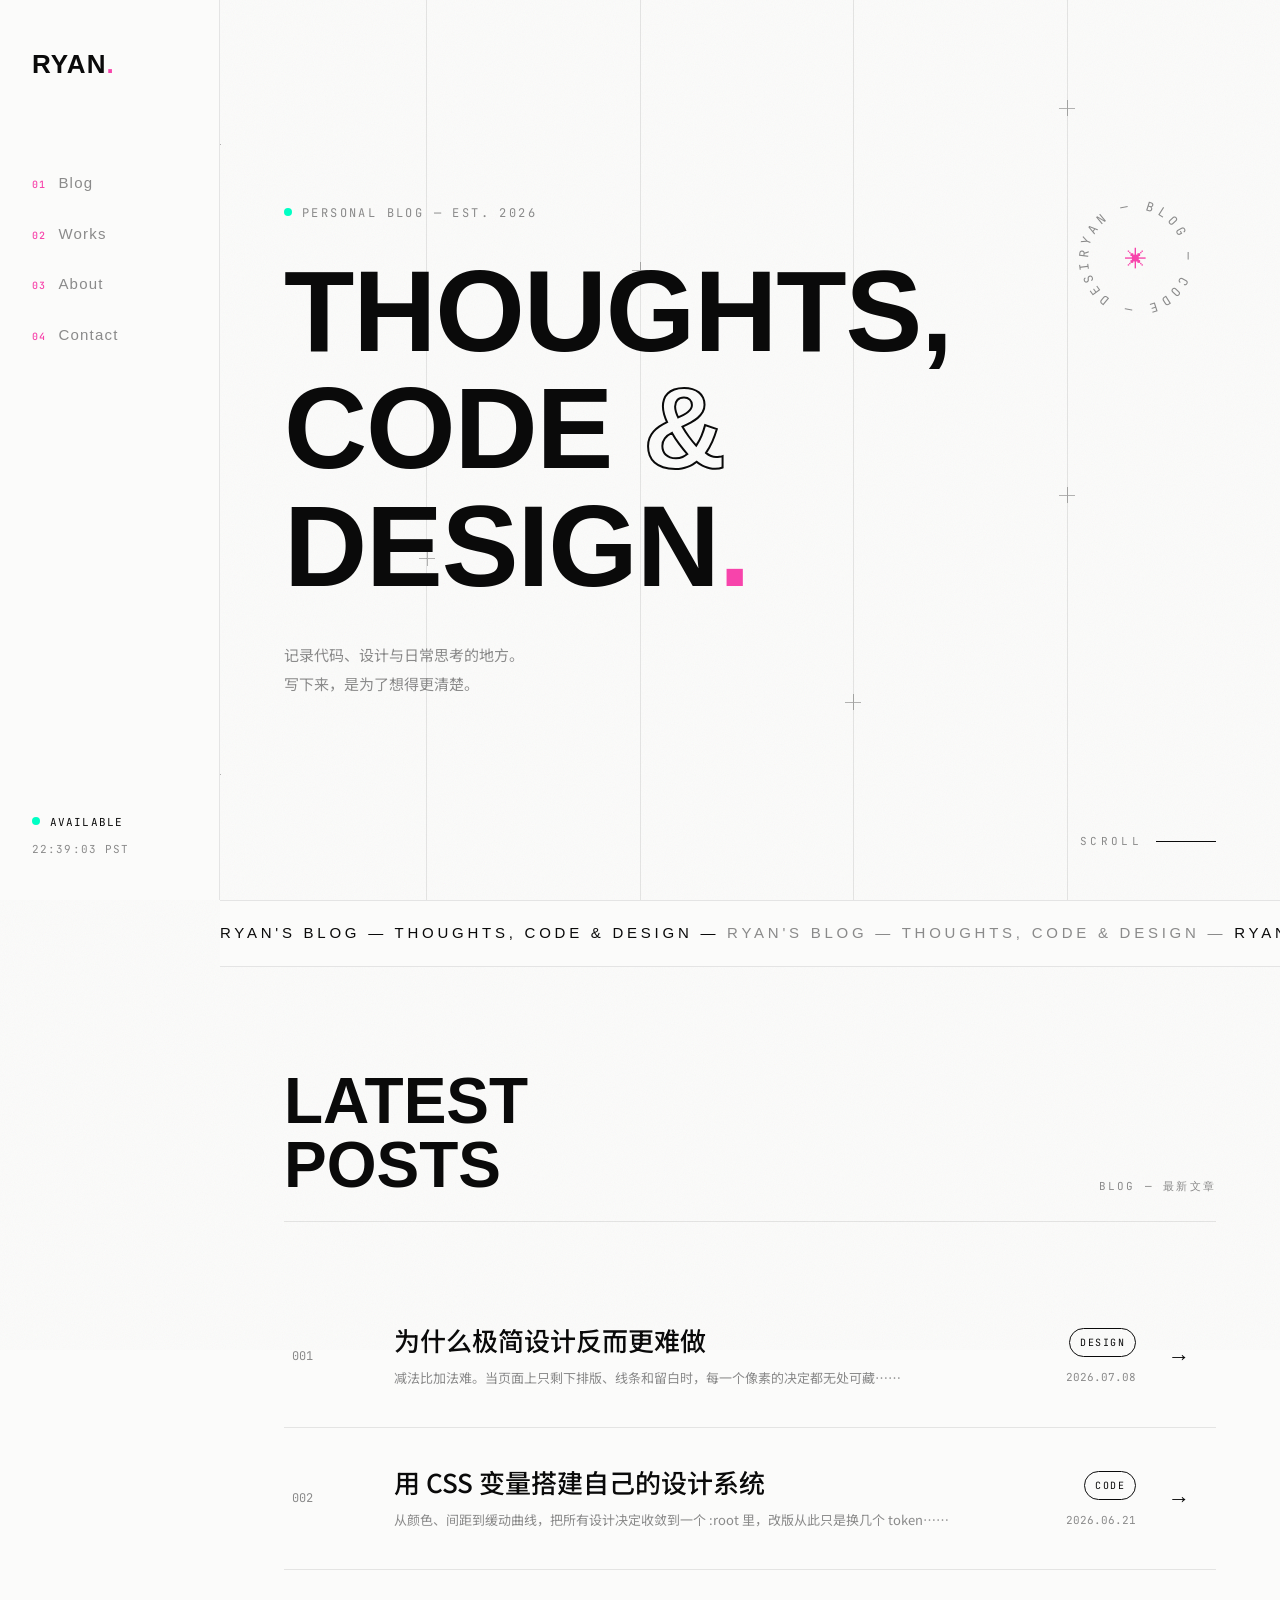
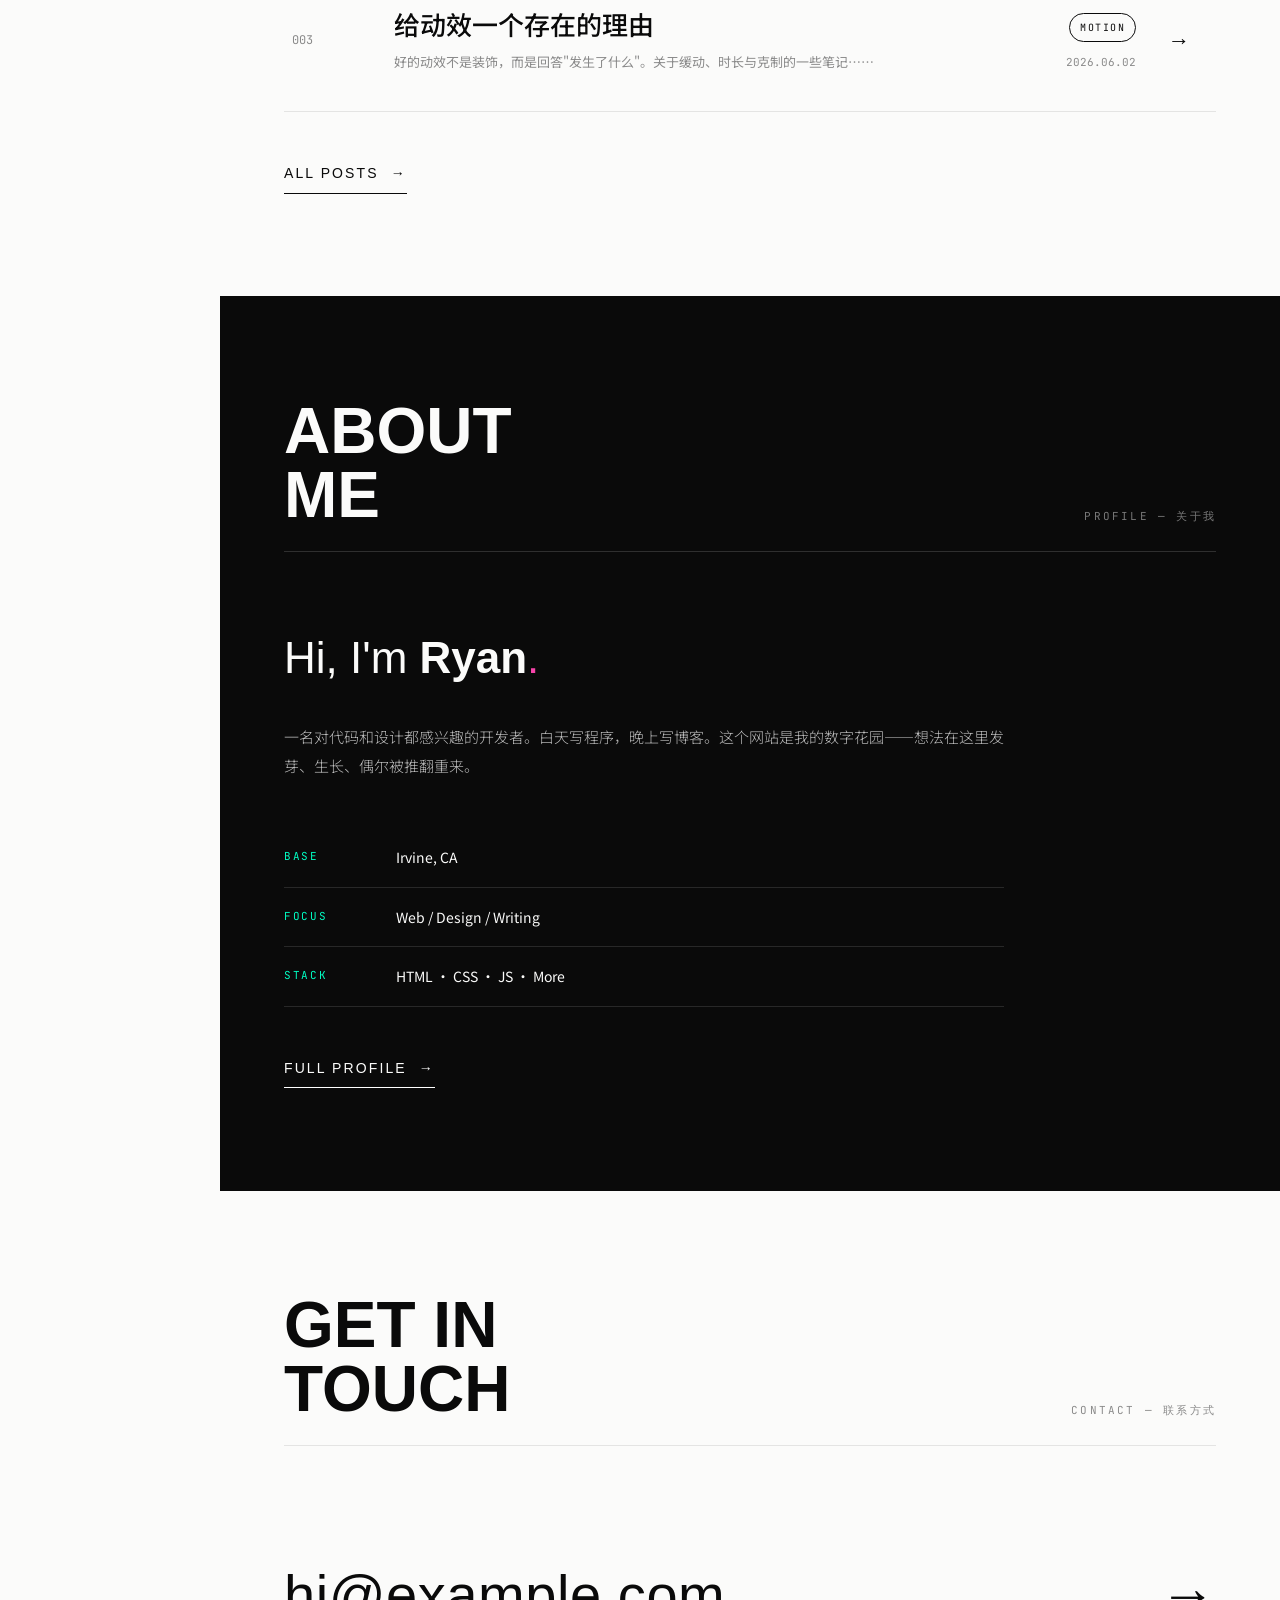
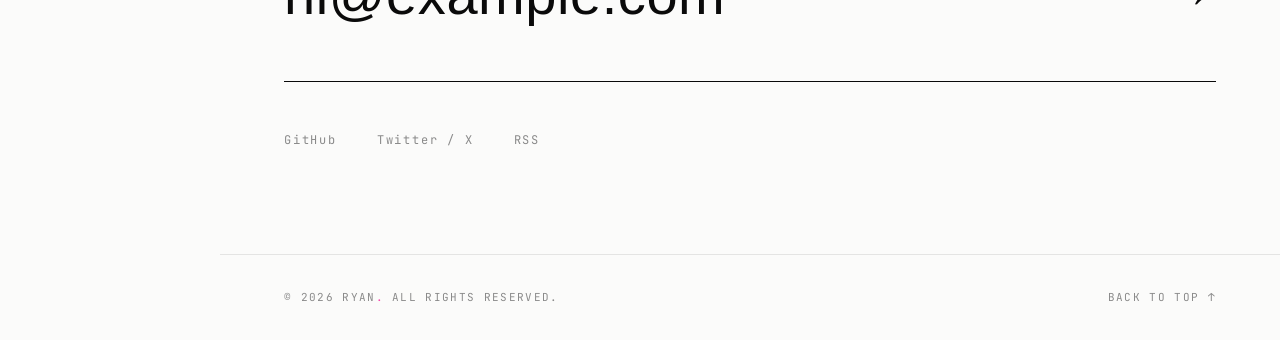
==== index.html @ 9e7172bc "Initial commit: personal blog with Swiss/geometric design system" ====
<!DOCTYPE html>
<html lang="zh-CN">
<head>
  <meta charset="utf-8">
  <meta name="viewport" content="width=device-width, initial-scale=1.0">
  <title>RYAN. — Personal Blog</title>
  <meta name="description" content="Ryan 的个人博客：代码、设计与生活的记录。">
  <link rel="preconnect" href="https://api.fontshare.com">
  <link rel="preconnect" href="https://fonts.googleapis.com">
  <link rel="preconnect" href="https://fonts.gstatic.com" crossorigin>
  <link href="https://api.fontshare.com/v2/css?f[]=clash-display@400,500,600,700&display=swap" rel="stylesheet">
  <link href="https://fonts.googleapis.com/css2?family=Noto+Sans+SC:wght@300;400;500;700&family=JetBrains+Mono:wght@400;500&display=swap" rel="stylesheet">
  <link rel="stylesheet" href="css/style.css">
</head>
<body>

  <!-- 背景：垂直细线 + 噪点 -->
  <div class="bg-lines" aria-hidden="true">
    <span></span><span></span><span></span><span></span><span></span>
  </div>
  <div class="bg-noise" aria-hidden="true"></div>

  <!-- 侧边栏（桌面端） -->
  <aside class="sidebar">
    <a class="sidebar__logo" href="index.html">RYAN<i class="dot">.</i></a>
    <nav class="sidebar__nav">
      <a href="blog.html"><span class="num">01</span>Blog</a>
      <a href="works.html"><span class="num">02</span>Works</a>
      <a href="about.html"><span class="num">03</span>About</a>
      <a href="contact.html"><span class="num">04</span>Contact</a>
    </nav>
    <div class="sidebar__meta">
      <p class="status"><span class="blink-dot"></span>AVAILABLE</p>
      <p class="clock" id="clock">--:--:--</p>
    </div>
  </aside>

  <!-- 顶栏（移动端） -->
  <header class="topbar">
    <a class="topbar__logo" href="index.html">RYAN<i class="dot">.</i></a>
    <nav class="topbar__nav">
      <a href="blog.html">Blog</a>
      <a href="works.html">Works</a>
      <a href="about.html">About</a>
    </nav>
  </header>

  <main class="main">

    <!-- Hero -->
    <section class="hero">
      <p class="hero__label reveal"><span class="blink-dot"></span>PERSONAL BLOG — EST. 2026</p>
      <h1 class="hero__title">
        <span class="line-mask"><span class="line-inner">THOUGHTS,</span></span>
        <span class="line-mask"><span class="line-inner">CODE <em class="stroke">&amp;</em></span></span>
        <span class="line-mask"><span class="line-inner">DESIGN<i class="dot">.</i></span></span>
      </h1>
      <p class="hero__desc reveal">记录代码、设计与日常思考的地方。<br>写下来，是为了想得更清楚。</p>
      <div class="badge-rotate" aria-hidden="true">
        <svg viewBox="0 0 100 100">
          <defs><path id="circ" d="M50,50 m-40,0 a40,40 0 1,1 80,0 a40,40 0 1,1 -80,0"/></defs>
          <text><textPath href="#circ">RYAN — BLOG — CODE — DESIGN —&#160;</textPath></text>
        </svg>
        <span class="badge-rotate__center">✳</span>
      </div>
      <a class="hero__scroll reveal" href="#works">SCROLL<span class="hero__scroll-line"></span></a>
    </section>

    <!-- 跑马灯 -->
    <div class="marquee" aria-hidden="true">
      <div class="marquee__track">
        <span>RYAN'S BLOG&nbsp;—&nbsp;THOUGHTS, CODE &amp; DESIGN&nbsp;—&nbsp;</span>
        <span>RYAN'S BLOG&nbsp;—&nbsp;THOUGHTS, CODE &amp; DESIGN&nbsp;—&nbsp;</span>
        <span>RYAN'S BLOG&nbsp;—&nbsp;THOUGHTS, CODE &amp; DESIGN&nbsp;—&nbsp;</span>
        <span>RYAN'S BLOG&nbsp;—&nbsp;THOUGHTS, CODE &amp; DESIGN&nbsp;—&nbsp;</span>
      </div>
    </div>

    <!-- 文章列表 -->
    <section class="section" id="works">
      <header class="section__head reveal">
        <h2 class="section__title">Latest<br>Posts</h2>
        <span class="section__label">BLOG — 最新文章</span>
      </header>

      <div class="posts">
        <a class="post reveal" href="post.html">
          <span class="post__num">001</span>
          <div class="post__body">
            <h3 class="post__title">为什么极简设计反而更难做</h3>
            <p class="post__excerpt">减法比加法难。当页面上只剩下排版、线条和留白时，每一个像素的决定都无处可藏……</p>
          </div>
          <div class="post__meta">
            <span class="post__tag">DESIGN</span>
            <time class="post__date">2026.07.08</time>
          </div>
          <span class="post__arrow">→</span>
        </a>

        <a class="post reveal" href="post.html">
          <span class="post__num">002</span>
          <div class="post__body">
            <h3 class="post__title">用 CSS 变量搭建自己的设计系统</h3>
            <p class="post__excerpt">从颜色、间距到缓动曲线，把所有设计决定收敛到一个 :root 里，改版从此只是换几个 token……</p>
          </div>
          <div class="post__meta">
            <span class="post__tag">CODE</span>
            <time class="post__date">2026.06.21</time>
          </div>
          <span class="post__arrow">→</span>
        </a>

        <a class="post reveal" href="post.html">
          <span class="post__num">003</span>
          <div class="post__body">
            <h3 class="post__title">给动效一个存在的理由</h3>
            <p class="post__excerpt">好的动效不是装饰，而是回答"发生了什么"。关于缓动、时长与克制的一些笔记……</p>
          </div>
          <div class="post__meta">
            <span class="post__tag">MOTION</span>
            <time class="post__date">2026.06.02</time>
          </div>
          <span class="post__arrow">→</span>
        </a>
      </div>

      <a class="more-link reveal" href="blog.html">ALL POSTS <span>→</span></a>
    </section>

    <!-- About -->
    <section class="section section--dark" id="about">
      <header class="section__head reveal">
        <h2 class="section__title">About<br>Me</h2>
        <span class="section__label">PROFILE — 关于我</span>
      </header>
      <div class="about reveal">
        <p class="about__lead">Hi, I'm <b>Ryan</b><i class="dot">.</i></p>
        <p class="about__text">一名对代码和设计都感兴趣的开发者。白天写程序，晚上写博客。这个网站是我的数字花园——想法在这里发芽、生长、偶尔被推翻重来。</p>
        <ul class="about__facts">
          <li><span>BASE</span>Irvine, CA</li>
          <li><span>FOCUS</span>Web / Design / Writing</li>
          <li><span>STACK</span>HTML · CSS · JS · More</li>
        </ul>
        <a class="more-link" href="about.html" style="border-color:#fff; margin-top:48px;">FULL PROFILE <span>→</span></a>
      </div>
    </section>

    <!-- Contact -->
    <section class="section" id="contact">
      <header class="section__head reveal">
        <h2 class="section__title">Get In<br>Touch</h2>
        <span class="section__label">CONTACT — 联系方式</span>
      </header>
      <a class="contact-mail reveal" href="mailto:hi@example.com">
        <span class="contact-mail__text">hi@example.com</span>
        <span class="contact-mail__arrow">→</span>
      </a>
      <ul class="sns reveal">
        <li><a href="#">GitHub</a></li>
        <li><a href="#">Twitter / X</a></li>
        <li><a href="#">RSS</a></li>
      </ul>
    </section>

    <footer class="footer">
      <p>© 2026 RYAN<i class="dot">.</i> ALL RIGHTS RESERVED.</p>
      <a href="#top" class="footer__top">BACK TO TOP ↑</a>
    </footer>

  </main>

  <script src="js/main.js"></script>
</body>
</html>
---- css/style.css ----
/* ============================================================
   RYAN. — design system
   黑白为主体，双点缀色，线条 + 噪点 + 长缓动
   ============================================================ */

:root {
  --bg: #fbfbfa;
  --ink: #0a0a0a;
  --gray: #8a8a8a;
  --line: rgba(10, 10, 10, .09);
  --accent: #f744ab;        /* 荧光粉 */
  --accent-2: #00ffc4;      /* 荧光薄荷 */
  --font-en: "Clash Display", sans-serif;
  --font-zh: "Noto Sans SC", "Clash Display", sans-serif;
  --font-mono: "JetBrains Mono", monospace;
  --ease-out: cubic-bezier(.19, 1, .22, 1);
  --sidebar-w: 220px;
  --pad: clamp(24px, 5vw, 80px);
}

* { margin: 0; padding: 0; box-sizing: border-box; }

html { scroll-behavior: smooth; }

body {
  background: var(--bg);
  color: var(--ink);
  font-family: var(--font-zh);
  font-weight: 400;
  line-height: 1.9;
  -webkit-font-smoothing: antialiased;
  overflow-x: hidden;
}

a { color: inherit; text-decoration: none; }
ul { list-style: none; }

.dot { color: var(--accent); font-style: normal; }

::selection { background: var(--accent); color: #fff; }

/* ---------- 背景：垂直细线 ---------- */
.bg-lines {
  position: fixed; inset: 0;
  display: flex; justify-content: space-evenly;
  pointer-events: none; z-index: 0;
}
.bg-lines span {
  width: 1px; height: 100%;
  background: var(--line);
  transform-origin: top;
  animation: line-grow 1.4s var(--ease-out) both;
}
.bg-lines span:nth-child(2) { animation-delay: .1s; }
.bg-lines span:nth-child(3) { animation-delay: .2s; }
.bg-lines span:nth-child(4) { animation-delay: .3s; }
.bg-lines span:nth-child(5) { animation-delay: .4s; }
@keyframes line-grow { from { transform: scaleY(0); } to { transform: scaleY(1); } }

/* ---------- 背景：噪点 ---------- */
.bg-noise {
  position: fixed; inset: -50%;
  width: 200%; height: 200%;
  pointer-events: none; z-index: 1;
  opacity: .05;
  background-image: url("data:image/svg+xml,%3Csvg xmlns='http://www.w3.org/2000/svg' width='300' height='300'%3E%3Cfilter id='n'%3E%3CfeTurbulence type='fractalNoise' baseFrequency='0.9' numOctaves='2'/%3E%3C/filter%3E%3Crect width='100%25' height='100%25' filter='url(%23n)'/%3E%3C/svg%3E");
  animation: noise 8s steps(10) infinite;
}
@keyframes noise {
  0%, 100% { transform: translate(0, 0); }
  10% { transform: translate(-3%, -2%); }
  30% { transform: translate(2%, -4%); }
  50% { transform: translate(-2%, 3%); }
  70% { transform: translate(4%, 1%); }
  90% { transform: translate(-1%, 2%); }
}

/* ---------- 闪烁灯（tenmetsu） ---------- */
.blink-dot {
  display: inline-block;
  width: 8px; height: 8px;
  margin-right: 10px;
  border-radius: 50%;
  background: var(--accent-2);
  vertical-align: 1px;
  animation: tenmetsu 1.6s ease-in-out infinite;
}
@keyframes tenmetsu {
  0%, 100% { opacity: 1; box-shadow: 0 0 8px var(--accent-2); }
  50% { opacity: .15; box-shadow: none; }
}

/* ---------- 侧边栏 ---------- */
.sidebar {
  position: fixed; top: 0; left: 0; bottom: 0;
  width: var(--sidebar-w);
  padding: 40px 32px;
  border-right: 1px solid var(--line);
  display: flex; flex-direction: column;
  background: var(--bg);
  z-index: 10;
}
.sidebar__logo {
  font-family: var(--font-en);
  font-weight: 600;
  font-size: 26px;
  letter-spacing: .04em;
}
.sidebar__nav {
  margin-top: 80px;
  display: flex; flex-direction: column; gap: 22px;
}
.sidebar__nav a {
  font-family: var(--font-en);
  font-weight: 500;
  font-size: 15px;
  letter-spacing: .08em;
  color: var(--gray);
  transition: color .5s var(--ease-out), transform .5s var(--ease-out);
}
.sidebar__nav a .num {
  font-family: var(--font-mono);
  font-size: 10px;
  margin-right: 12px;
  color: var(--accent);
}
.sidebar__nav a:hover,
.sidebar__nav a.is-active { color: var(--ink); transform: translateX(6px); }
.sidebar__meta {
  margin-top: auto;
  font-family: var(--font-mono);
  font-size: 11px;
  letter-spacing: .1em;
  color: var(--gray);
}
.sidebar__meta .status { color: var(--ink); }
.sidebar__meta .clock { margin-top: 6px; }

/* ---------- 顶栏（移动端） ---------- */
.topbar { display: none; }

/* ---------- 主内容 ---------- */
.main {
  position: relative; z-index: 2;
  margin-left: var(--sidebar-w);
}

/* ---------- Hero ---------- */
.hero {
  min-height: 100vh;
  padding: var(--pad);
  display: flex; flex-direction: column; justify-content: center;
  position: relative;
}
.hero__label {
  font-family: var(--font-mono);
  font-size: 12px;
  letter-spacing: .2em;
  color: var(--gray);
  margin-bottom: 28px;
}
.hero__title {
  font-family: var(--font-en);
  font-weight: 600;
  font-size: clamp(52px, 9vw, 132px);
  line-height: 1.02;
  letter-spacing: -.01em;
  text-transform: uppercase;
}
.hero__title .stroke {
  font-style: normal;
  color: transparent;
  -webkit-text-stroke: 2px var(--ink);
}
.line-mask { display: block; overflow: hidden; }
.line-inner {
  display: inline-block;
  transform: translateY(110%);
  animation: rise 1.1s var(--ease-out) forwards;
}
.line-mask:nth-child(2) .line-inner { animation-delay: .12s; }
.line-mask:nth-child(3) .line-inner { animation-delay: .24s; }
@keyframes rise { to { transform: translateY(0); } }

.hero__desc {
  margin-top: 36px;
  font-size: 15px;
  color: var(--gray);
}
.hero__scroll {
  position: absolute;
  bottom: 48px; right: var(--pad);
  font-family: var(--font-mono);
  font-size: 11px;
  letter-spacing: .3em;
  color: var(--gray);
  display: flex; align-items: center; gap: 14px;
}
.hero__scroll-line {
  width: 60px; height: 1px;
  background: var(--ink);
  transform-origin: left;
  animation: scroll-hint 2.2s var(--ease-out) infinite;
}
@keyframes scroll-hint {
  0% { transform: scaleX(0); transform-origin: left; }
  45% { transform: scaleX(1); transform-origin: left; }
  55% { transform: scaleX(1); transform-origin: right; }
  100% { transform: scaleX(0); transform-origin: right; }
}

/* ---------- 跑马灯 ---------- */
.marquee {
  border-top: 1px solid var(--line);
  border-bottom: 1px solid var(--line);
  overflow: hidden;
  padding: 18px 0;
  background: var(--bg);
  position: relative; z-index: 2;
}
.marquee__track {
  display: flex; width: max-content;
  animation: marquee 24s linear infinite;
}
.marquee__track span {
  font-family: var(--font-en);
  font-weight: 500;
  font-size: 15px;
  letter-spacing: .25em;
  white-space: nowrap;
  color: var(--gray);
}
.marquee__track span:nth-child(odd) { color: var(--ink); }
@keyframes marquee { to { transform: translateX(-50%); } }

/* ---------- Section 通用 ---------- */
.section { padding: calc(var(--pad) * 1.6) var(--pad); }
.section__head {
  display: flex; align-items: flex-end; justify-content: space-between;
  margin-bottom: 64px;
  padding-bottom: 24px;
  border-bottom: 1px solid var(--line);
}
.section__title {
  font-family: var(--font-en);
  font-weight: 600;
  font-size: clamp(36px, 5vw, 64px);
  line-height: 1;
  text-transform: uppercase;
}
.section__label {
  font-family: var(--font-mono);
  font-size: 11px;
  letter-spacing: .2em;
  color: var(--gray);
}

/* ---------- 文章列表 ---------- */
.posts { display: flex; flex-direction: column; }
.post {
  display: grid;
  grid-template-columns: 70px 1fr auto 40px;
  align-items: center;
  gap: 32px;
  padding: 36px 8px;
  border-bottom: 1px solid var(--line);
  position: relative;
  transition: padding .6s var(--ease-out);
}
.post::after {
  content: "";
  position: absolute; left: 0; bottom: -1px;
  width: 100%; height: 1px;
  background: var(--ink);
  transform: scaleX(0);
  transform-origin: left;
  transition: transform .8s var(--ease-out);
}
.post:hover::after { transform: scaleX(1); }
.post:hover { padding-left: 20px; }
.post__num {
  font-family: var(--font-mono);
  font-size: 12px;
  color: var(--gray);
  transition: color .5s var(--ease-out);
}
.post:hover .post__num { color: var(--accent); }
.post__title {
  font-size: clamp(18px, 2.4vw, 26px);
  font-weight: 500;
  line-height: 1.4;
  transition: transform .6s var(--ease-out);
}
.post__excerpt {
  margin-top: 8px;
  font-size: 13px;
  color: var(--gray);
  max-width: 560px;
  overflow: hidden;
  display: -webkit-box;
  -webkit-line-clamp: 1;
  -webkit-box-orient: vertical;
}
.post__meta { text-align: right; }
.post__tag {
  display: inline-block;
  font-family: var(--font-mono);
  font-size: 10px;
  letter-spacing: .15em;
  padding: 4px 10px;
  border: 1px solid var(--ink);
  border-radius: 999px;
  transition: background .5s var(--ease-out), color .5s var(--ease-out);
}
.post:hover .post__tag { background: var(--ink); color: var(--bg); }
.post__date {
  display: block;
  margin-top: 10px;
  font-family: var(--font-mono);
  font-size: 11px;
  color: var(--gray);
}
.post__arrow {
  font-family: var(--font-en);
  font-size: 22px;
  transition: transform .6s var(--ease-out);
}
.post:hover .post__arrow { transform: translateX(8px); color: var(--accent); }

.more-link {
  display: inline-flex; align-items: center; gap: 12px;
  margin-top: 48px;
  font-family: var(--font-en);
  font-weight: 500;
  font-size: 14px;
  letter-spacing: .15em;
  padding-bottom: 6px;
  border-bottom: 1px solid var(--ink);
  transition: gap .5s var(--ease-out);
}
.more-link:hover { gap: 24px; }

/* ---------- About（深色反转区块） ---------- */
.section--dark {
  background: var(--ink);
  color: var(--bg);
}
.section--dark .section__head { border-color: rgba(255, 255, 255, .15); }
.section--dark .section__label { color: rgba(255, 255, 255, .45); }
.about { max-width: 720px; }
.about__lead {
  font-family: var(--font-en);
  font-weight: 500;
  font-size: clamp(26px, 3.6vw, 44px);
  margin-bottom: 24px;
}
.about__text {
  font-size: 15px;
  font-weight: 300;
  color: rgba(255, 255, 255, .72);
}
.about__facts { margin-top: 48px; }
.about__facts li {
  display: flex; gap: 32px;
  padding: 16px 0;
  border-bottom: 1px solid rgba(255, 255, 255, .12);
  font-size: 14px;
}
.about__facts li span {
  font-family: var(--font-mono);
  font-size: 11px;
  letter-spacing: .15em;
  color: var(--accent-2);
  width: 80px; flex-shrink: 0;
  line-height: 2.2;
}

/* ---------- Contact ---------- */
.contact-mail {
  display: flex; align-items: center; justify-content: space-between;
  padding: 32px 0;
  border-bottom: 1px solid var(--ink);
  font-family: var(--font-en);
  font-weight: 500;
  font-size: clamp(24px, 4.5vw, 56px);
  letter-spacing: .01em;
  transition: padding-left .6s var(--ease-out);
}
.contact-mail:hover { padding-left: 24px; }
.contact-mail:hover .contact-mail__arrow { transform: translateX(12px) rotate(-45deg); color: var(--accent); }
.contact-mail__arrow { transition: transform .6s var(--ease-out); }
.sns {
  display: flex; gap: 40px;
  margin-top: 40px;
}
.sns a {
  font-family: var(--font-mono);
  font-size: 12px;
  letter-spacing: .15em;
  color: var(--gray);
  position: relative;
  transition: color .4s var(--ease-out);
}
.sns a::after {
  content: "";
  position: absolute; left: 0; bottom: -4px;
  width: 100%; height: 1px;
  background: var(--accent);
  transform: scaleX(0);
  transform-origin: right;
  transition: transform .5s var(--ease-out);
}
.sns a:hover { color: var(--ink); }
.sns a:hover::after { transform: scaleX(1); transform-origin: left; }

/* ---------- Footer ---------- */
.footer {
  display: flex; justify-content: space-between; align-items: center;
  padding: 32px var(--pad);
  border-top: 1px solid var(--line);
  font-family: var(--font-mono);
  font-size: 11px;
  letter-spacing: .12em;
  color: var(--gray);
}
.footer__top { transition: color .4s var(--ease-out); }
.footer__top:hover { color: var(--ink); }

/* ---------- 滚动浮现 ---------- */
.reveal {
  opacity: 0;
  transform: translateY(28px);
  transition: opacity 1s var(--ease-out), transform 1s var(--ease-out);
}
.reveal.is-visible { opacity: 1; transform: translateY(0); }

/* ---------- 文章页 ---------- */
.article {
  max-width: 760px;
  margin: 0 auto;
  padding: calc(var(--pad) * 1.4) var(--pad);
}
.article__back {
  font-family: var(--font-mono);
  font-size: 12px;
  letter-spacing: .15em;
  color: var(--gray);
  transition: color .4s var(--ease-out);
}
.article__back:hover { color: var(--ink); }
.article__head { margin: 48px 0 56px; }
.article__meta {
  display: flex; align-items: center; gap: 20px;
  font-family: var(--font-mono);
  font-size: 11px;
  letter-spacing: .15em;
  color: var(--gray);
  margin-bottom: 24px;
}
.article__meta .post__tag { color: var(--ink); }
.article__title {
  font-size: clamp(30px, 5vw, 48px);
  font-weight: 700;
  line-height: 1.35;
  letter-spacing: .01em;
}
.article__body { font-size: 16px; font-weight: 400; }
.article__body > * + * { margin-top: 1.6em; }
.article__body h2 {
  margin-top: 2.6em;
  padding-top: 1.2em;
  border-top: 1px solid var(--line);
  font-size: 22px;
  font-weight: 700;
}
.article__body h2::before {
  content: "§ ";
  color: var(--accent);
  font-family: var(--font-en);
}
.article__body blockquote {
  border-left: 2px solid var(--accent);
  padding-left: 24px;
  color: var(--gray);
}
.article__body code {
  font-family: var(--font-mono);
  font-size: .85em;
  background: rgba(10, 10, 10, .06);
  padding: 2px 8px;
  border-radius: 4px;
}
.article__body pre {
  background: var(--ink);
  color: var(--bg);
  padding: 28px;
  overflow-x: auto;
  font-family: var(--font-mono);
  font-size: 13px;
  line-height: 1.8;
}
.article__body pre code { background: none; padding: 0; color: inherit; }
.article__foot {
  margin-top: 80px;
  padding-top: 32px;
  border-top: 1px solid var(--line);
  display: flex; justify-content: space-between;
  font-family: var(--font-en);
  font-weight: 500;
  font-size: 14px;
  letter-spacing: .1em;
}
.article__foot a { transition: color .4s var(--ease-out); }
.article__foot a:hover { color: var(--accent); }

/* ---------- 响应式 ---------- */
@media (max-width: 900px) {
  .sidebar { display: none; }
  .main { margin-left: 0; }
  .topbar {
    display: flex; justify-content: space-between; align-items: center;
    position: sticky; top: 0; z-index: 10;
    padding: 18px var(--pad);
    background: color-mix(in srgb, var(--bg) 88%, transparent);
    backdrop-filter: blur(12px);
    border-bottom: 1px solid var(--line);
  }
  .topbar__logo {
    font-family: var(--font-en);
    font-weight: 600;
    font-size: 20px;
  }
  .topbar__nav { display: flex; gap: 22px; }
  .topbar__nav a {
    font-family: var(--font-en);
    font-weight: 500;
    font-size: 13px;
    letter-spacing: .08em;
    color: var(--gray);
  }
  .hero { min-height: 82vh; }
  .post {
    grid-template-columns: 1fr;
    gap: 12px;
    padding: 28px 0;
  }
  .post__num { order: -1; }
  .post__meta { text-align: left; }
  .post__arrow { display: none; }
  .post:hover { padding-left: 0; }
  .section__head { flex-direction: column; align-items: flex-start; gap: 16px; }
  .footer { flex-direction: column; gap: 12px; }
  .bg-lines span:nth-child(n+4) { display: none; }
}

/* ============================================================
   GEOMETRIC LAYER — 瑞士网格 + 包豪斯几何 + 制图标记
   ============================================================ */

/* ---------- 背景：十字定位标记 ---------- */
.bg-marks {
  position: fixed; inset: 0;
  pointer-events: none; z-index: 0;
}
.bg-marks i {
  position: absolute;
  width: 16px; height: 16px;
  transform: translate(-50%, -50%);
  opacity: .3;
}
.bg-marks i::before,
.bg-marks i::after {
  content: "";
  position: absolute;
  background: var(--ink);
}
.bg-marks i::before { left: 50%; top: 0; width: 1px; height: 100%; }
.bg-marks i::after { top: 50%; left: 0; height: 1px; width: 100%; }

/* ---------- 光标跟随环 ---------- */
.cursor-ring {
  display: none;
}
@media (pointer: fine) {
  .cursor-ring {
    display: block;
    position: fixed; top: 0; left: 0;
    width: 32px; height: 32px;
    margin: -16px 0 0 -16px;
    border: 1px solid #fff;
    border-radius: 50%;
    pointer-events: none;
    z-index: 9999;
    mix-blend-mode: difference;
    transition: width .5s var(--ease-out), height .5s var(--ease-out),
                margin .5s var(--ease-out), background .5s var(--ease-out),
                opacity .3s;
  }
  .cursor-ring.is-hover {
    width: 56px; height: 56px;
    margin: -28px 0 0 -28px;
    background: rgba(255, 255, 255, .2);
  }
}

/* ---------- 旋转圆环徽章 ---------- */
.badge-rotate {
  position: relative;
  width: 120px; height: 120px;
  flex-shrink: 0;
}
.badge-rotate svg {
  width: 100%; height: 100%;
  overflow: visible;
  animation: spin 18s linear infinite;
}
.badge-rotate text {
  font-family: var(--font-mono);
  font-size: 10.5px;
  letter-spacing: .32em;
  fill: currentColor;
}
.badge-rotate__center {
  position: absolute; inset: 0;
  display: grid; place-items: center;
  font-size: 22px;
  color: var(--accent);
  animation: tenmetsu 2.4s ease-in-out infinite;
}
@keyframes spin { to { transform: rotate(1turn); } }
.hero .badge-rotate {
  position: absolute;
  right: calc(var(--pad) + 20px);
  top: 22%;
  color: var(--gray);
}

/* ---------- 内页 Page Head ---------- */
.page-head {
  position: relative;
  padding: calc(var(--pad) * 1.3) var(--pad) var(--pad);
  border-bottom: 1px solid var(--line);
  overflow: hidden;
}
.page-head__crumb {
  font-family: var(--font-mono);
  font-size: 11px;
  letter-spacing: .2em;
  color: var(--gray);
  display: block;
  margin-bottom: 28px;
}
.page-head__crumb b { color: var(--ink); font-weight: 500; }
.page-head__title {
  font-family: var(--font-en);
  font-weight: 600;
  font-size: clamp(46px, 8vw, 104px);
  line-height: .98;
  letter-spacing: -.01em;
  text-transform: uppercase;
}
.page-head__ghost {
  position: absolute;
  right: calc(var(--pad) * .6);
  bottom: -.14em;
  font-family: var(--font-en);
  font-weight: 600;
  font-size: clamp(110px, 20vw, 260px);
  line-height: 1;
  color: transparent;
  -webkit-text-stroke: 1px rgba(10, 10, 10, .13);
  pointer-events: none;
  user-select: none;
}
.page-head__meta {
  display: flex; gap: 32px;
  margin-top: 30px;
  font-family: var(--font-mono);
  font-size: 11px;
  letter-spacing: .18em;
  color: var(--gray);
}
.page-head__meta b { color: var(--accent); font-weight: 400; }

/* ---------- 斜纹分隔带 ---------- */
.hatch {
  height: 48px;
  border-top: 1px solid var(--line);
  border-bottom: 1px solid var(--line);
  background: repeating-linear-gradient(
    -45deg,
    transparent 0 10px,
    var(--line) 10px 11px
  );
}

/* ---------- 筛选栏（Blog） ---------- */
.filterbar {
  display: flex; flex-wrap: wrap; gap: 10px;
  margin-bottom: 24px;
}
.filterbar button {
  font: inherit;
  font-family: var(--font-mono);
  font-size: 11px;
  letter-spacing: .15em;
  padding: 8px 20px;
  border: 1px solid var(--line);
  border-radius: 999px;
  background: none;
  color: var(--gray);
  cursor: pointer;
  transition: all .45s var(--ease-out);
}
.filterbar button:hover { border-color: var(--ink); color: var(--ink); }
.filterbar button.is-active {
  background: var(--ink);
  border-color: var(--ink);
  color: var(--bg);
}

/* ---------- 年份分组 ---------- */
.year-group { margin-top: 56px; }
.year-group:first-of-type { margin-top: 16px; }
.year-group__label {
  display: flex; align-items: center; gap: 24px;
  font-family: var(--font-en);
  font-weight: 500;
  font-size: 24px;
  letter-spacing: .04em;
}
.year-group__label i {
  font-family: var(--font-mono);
  font-style: normal;
  font-size: 10px;
  letter-spacing: .15em;
  color: var(--accent);
}
.year-group__label::after {
  content: "";
  flex: 1;
  height: 1px;
  background: var(--line);
}

/* ---------- Works 网格 ---------- */
.works-grid {
  display: grid;
  grid-template-columns: repeat(2, 1fr);
  gap: 1px;
  background: var(--line);
  border: 1px solid var(--line);
}
.work-card {
  position: relative;
  background: var(--bg);
  padding: clamp(24px, 3vw, 44px);
  display: flex; flex-direction: column; gap: 26px;
  transition: background .6s var(--ease-out);
}
.work-card:hover { background: #f1f1ee; }
/* 四角取景框角标 */
.work-card::before, .work-card::after,
.work-card .corners::before, .work-card .corners::after {
  content: "";
  position: absolute;
  width: 16px; height: 16px;
  border: 0 solid var(--accent);
  opacity: 0;
  transition: opacity .4s var(--ease-out), transform .55s var(--ease-out);
  z-index: 1;
}
.work-card::before { top: 10px; left: 10px; border-width: 1px 0 0 1px; transform: translate(8px, 8px); }
.work-card::after { top: 10px; right: 10px; border-width: 1px 1px 0 0; transform: translate(-8px, 8px); }
.work-card .corners::before { bottom: 10px; left: 10px; border-width: 0 0 1px 1px; transform: translate(8px, -8px); }
.work-card .corners::after { bottom: 10px; right: 10px; border-width: 0 1px 1px 0; transform: translate(-8px, -8px); }
.work-card:hover::before, .work-card:hover::after,
.work-card:hover .corners::before, .work-card:hover .corners::after {
  opacity: 1; transform: translate(0, 0);
}
.work-card__idx {
  font-family: var(--font-mono);
  font-size: 11px;
  letter-spacing: .2em;
  color: var(--gray);
  transition: color .5s var(--ease-out);
}
.work-card:hover .work-card__idx { color: var(--accent); }
.work-card__cover {
  aspect-ratio: 4 / 3;
  border: 1px solid var(--line);
  background: #fff;
  overflow: hidden;
  display: grid;
}
.work-card__cover svg {
  width: 100%; height: 100%;
  transition: transform .9s var(--ease-out);
}
.work-card:hover .work-card__cover svg { transform: scale(1.05); }
.work-card__title {
  font-size: 20px;
  font-weight: 500;
}
.work-card__meta {
  display: flex; justify-content: space-between;
  font-family: var(--font-mono);
  font-size: 11px;
  letter-spacing: .15em;
  color: var(--gray);
}

/* ---------- About 页 ---------- */
.profile {
  display: grid;
  grid-template-columns: minmax(260px, 380px) 1fr;
  gap: clamp(32px, 5vw, 80px);
  align-items: start;
}
.profile__visual {
  position: relative;
  border: 1px solid var(--line);
  background: #fff;
  aspect-ratio: 3 / 4;
  display: grid;
  overflow: hidden;
}
.profile__visual svg { width: 100%; height: 100%; }
.profile__visual .badge-rotate {
  position: absolute;
  right: -18px; bottom: -18px;
  background: var(--bg);
  border-radius: 50%;
  color: var(--ink);
}
.profile__lead {
  font-family: var(--font-en);
  font-weight: 500;
  font-size: clamp(26px, 3.4vw, 40px);
  line-height: 1.15;
  margin-bottom: 24px;
}
.profile__text { font-size: 15px; color: var(--gray); }
.profile .about__facts { margin-top: 40px; }
.profile .about__facts li { border-color: var(--line); }
.profile .about__facts li span { color: var(--accent); }

.timeline { margin-top: 8px; }
.timeline li {
  display: grid;
  grid-template-columns: 110px 1fr;
  gap: 32px;
  padding: 26px 0;
  border-bottom: 1px solid var(--line);
}
.timeline__year {
  font-family: var(--font-mono);
  font-size: 12px;
  letter-spacing: .15em;
  color: var(--accent);
  line-height: 2.4;
}
.timeline h3 { font-size: 16px; font-weight: 500; }
.timeline p { font-size: 13px; color: var(--gray); margin-top: 4px; }

.quote-block {
  border: 1px solid var(--line);
  padding: clamp(32px, 4vw, 56px);
  position: relative;
}
.quote-block::before {
  content: "“";
  position: absolute;
  top: -10px; left: 24px;
  font-family: var(--font-en);
  font-size: 80px;
  line-height: 1;
  color: var(--accent);
  background: var(--bg);
  padding: 0 8px;
}
.quote-block p {
  font-size: clamp(17px, 2vw, 22px);
  font-weight: 300;
  line-height: 2;
}
.quote-block footer {
  margin-top: 20px;
  font-family: var(--font-mono);
  font-size: 11px;
  letter-spacing: .15em;
  color: var(--gray);
}

/* ---------- Contact 页 ---------- */
.info-list li {
  display: grid;
  grid-template-columns: 180px 1fr;
  gap: 24px;
  padding: 24px 0;
  border-bottom: 1px solid var(--line);
  font-size: 15px;
  align-items: center;
}
.info-list li span {
  font-family: var(--font-mono);
  font-size: 11px;
  letter-spacing: .18em;
  color: var(--gray);
}
.info-list a {
  position: relative;
  transition: color .4s var(--ease-out);
}
.info-list a:hover { color: var(--accent); }

/* ---------- 404 ---------- */
.e404 {
  min-height: 88vh;
  padding: var(--pad);
  display: flex; flex-direction: column;
  justify-content: center;
}
.e404__code {
  font-family: var(--font-en);
  font-weight: 600;
  font-size: clamp(120px, 26vw, 320px);
  line-height: 1;
  letter-spacing: .02em;
}
.e404__code .stroke {
  color: transparent;
  -webkit-text-stroke: 2px var(--ink);
}
.e404__text {
  margin-top: 24px;
  font-size: 15px;
  color: var(--gray);
}
.e404 .more-link { margin-top: 40px; align-self: flex-start; }

/* ---------- 几何层响应式 ---------- */
@media (max-width: 900px) {
  .hero .badge-rotate { display: none; }
  .works-grid { grid-template-columns: 1fr; }
  .profile { grid-template-columns: 1fr; }
  .profile__visual { max-width: 340px; }
  .timeline li { grid-template-columns: 1fr; gap: 6px; }
  .info-list li { grid-template-columns: 1fr; gap: 6px; }
  .page-head__ghost { display: none; }
  .bg-marks { display: none; }
}

/* ---------- 减少动态偏好 ---------- */
@media (prefers-reduced-motion: reduce) {
  *, *::before, *::after {
    animation-duration: .01ms !important;
    animation-iteration-count: 1 !important;
    transition-duration: .01ms !important;
  }
  .reveal { opacity: 1; transform: none; }
  .line-inner { transform: none; animation: none; }
  .cursor-ring { display: none; }
}
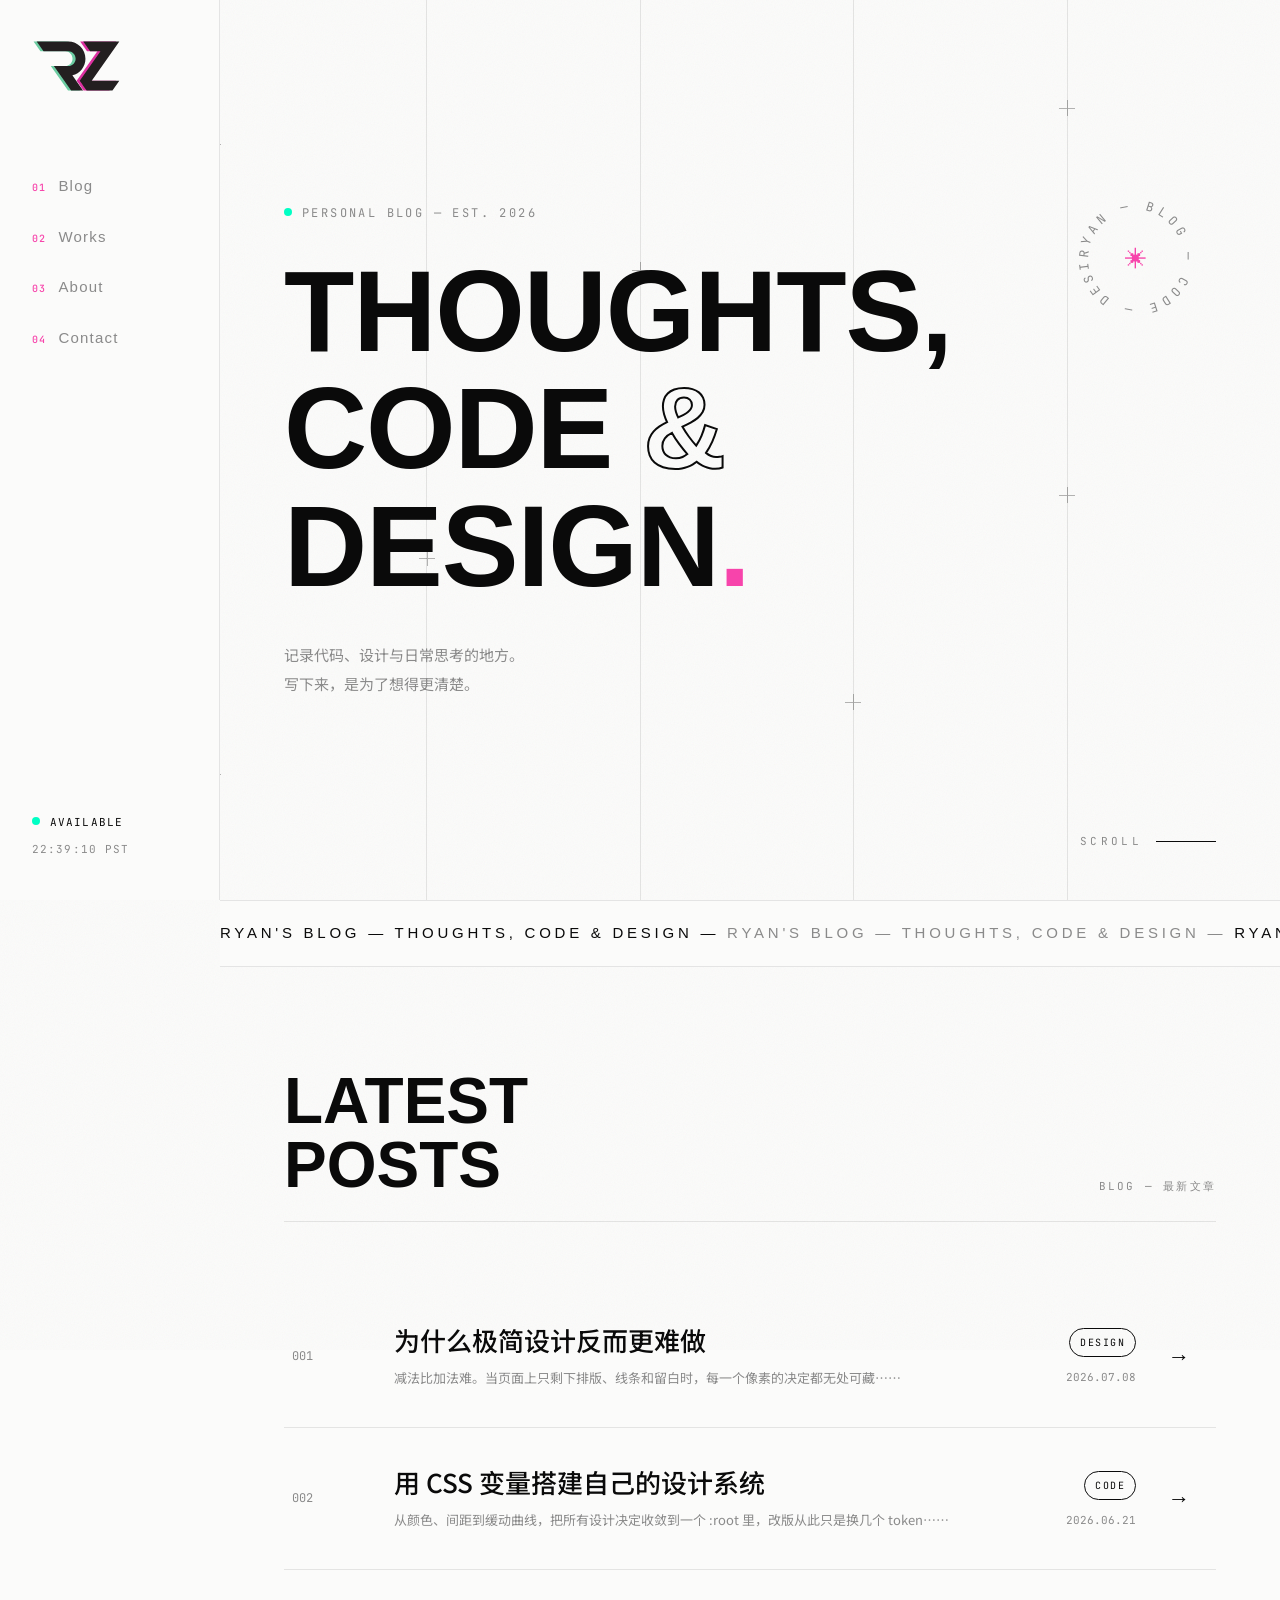
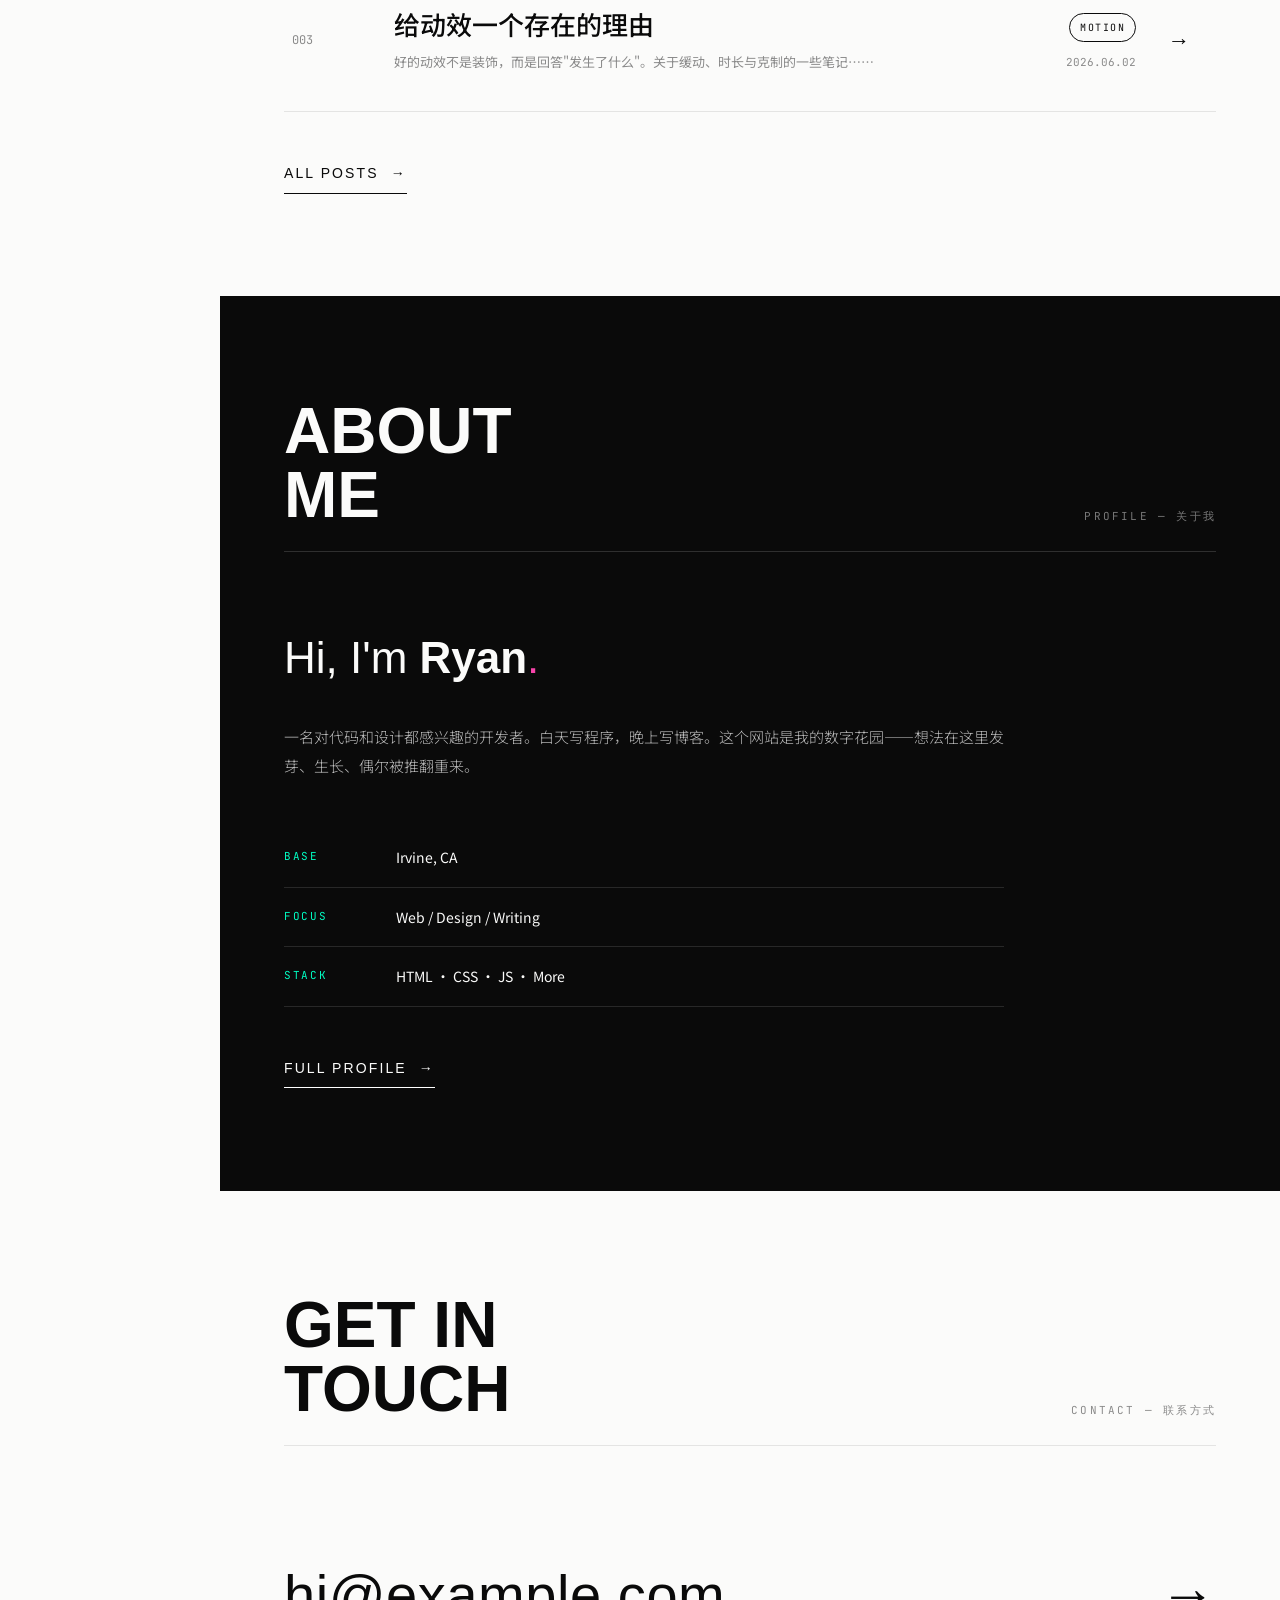
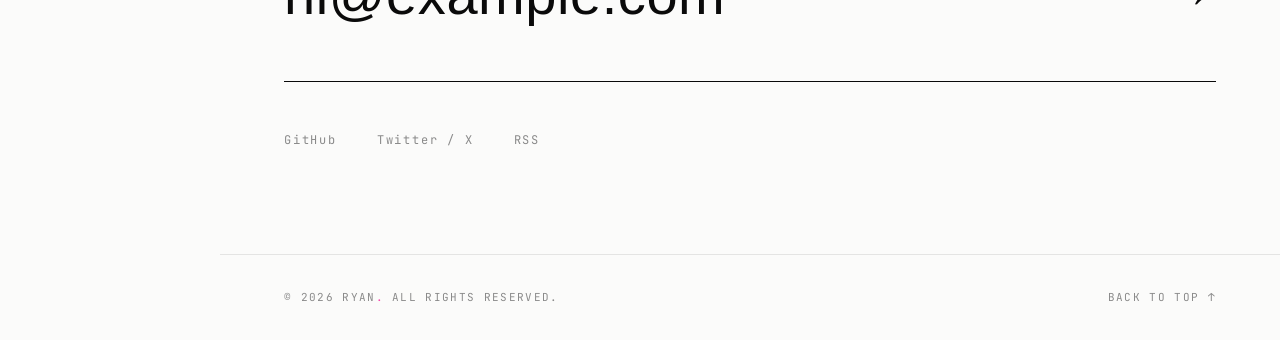
==== commit 9c291f4d: "Add personal RZ logo to sidebar/topbar signature spots + favicon" ====
--- a/index.html
+++ b/index.html
@@ -5,6 +5,7 @@
   <meta name="viewport" content="width=device-width, initial-scale=1.0">
   <title>RYAN. — Personal Blog</title>
   <meta name="description" content="Ryan 的个人博客：代码、设计与生活的记录。">
+  <link rel="icon" type="image/svg+xml" href="assets/favicon.svg">
   <link rel="preconnect" href="https://api.fontshare.com">
   <link rel="preconnect" href="https://fonts.googleapis.com">
   <link rel="preconnect" href="https://fonts.gstatic.com" crossorigin>
@@ -22,7 +23,7 @@
 
   <!-- 侧边栏（桌面端） -->
   <aside class="sidebar">
-    <a class="sidebar__logo" href="index.html">RYAN<i class="dot">.</i></a>
+    <a class="sidebar__logo" href="index.html" aria-label="RYAN."><img src="assets/logo.svg" alt="RZ — Ryan Zhang"></a>
     <nav class="sidebar__nav">
       <a href="blog.html"><span class="num">01</span>Blog</a>
       <a href="works.html"><span class="num">02</span>Works</a>
@@ -37,7 +38,7 @@
 
   <!-- 顶栏（移动端） -->
   <header class="topbar">
-    <a class="topbar__logo" href="index.html">RYAN<i class="dot">.</i></a>
+    <a class="topbar__logo" href="index.html" aria-label="RYAN."><img src="assets/logo.svg" alt="RZ — Ryan Zhang"></a>
     <nav class="topbar__nav">
       <a href="blog.html">Blog</a>
       <a href="works.html">Works</a>
--- a/css/style.css
+++ b/css/style.css
@@ -106,6 +106,13 @@
   font-size: 26px;
   letter-spacing: .04em;
 }
+.sidebar__logo img {
+  display: block;
+  height: 52px;
+  width: auto;
+  transition: transform .5s var(--ease-out);
+}
+.sidebar__logo:hover img { transform: translate(-2px, -2px); }
 .sidebar__nav {
   margin-top: 80px;
   display: flex; flex-direction: column; gap: 22px;
@@ -529,6 +536,11 @@
     font-family: var(--font-en);
     font-weight: 600;
     font-size: 20px;
+  }
+  .topbar__logo img {
+    display: block;
+    height: 34px;
+    width: auto;
   }
   .topbar__nav { display: flex; gap: 22px; }
   .topbar__nav a {
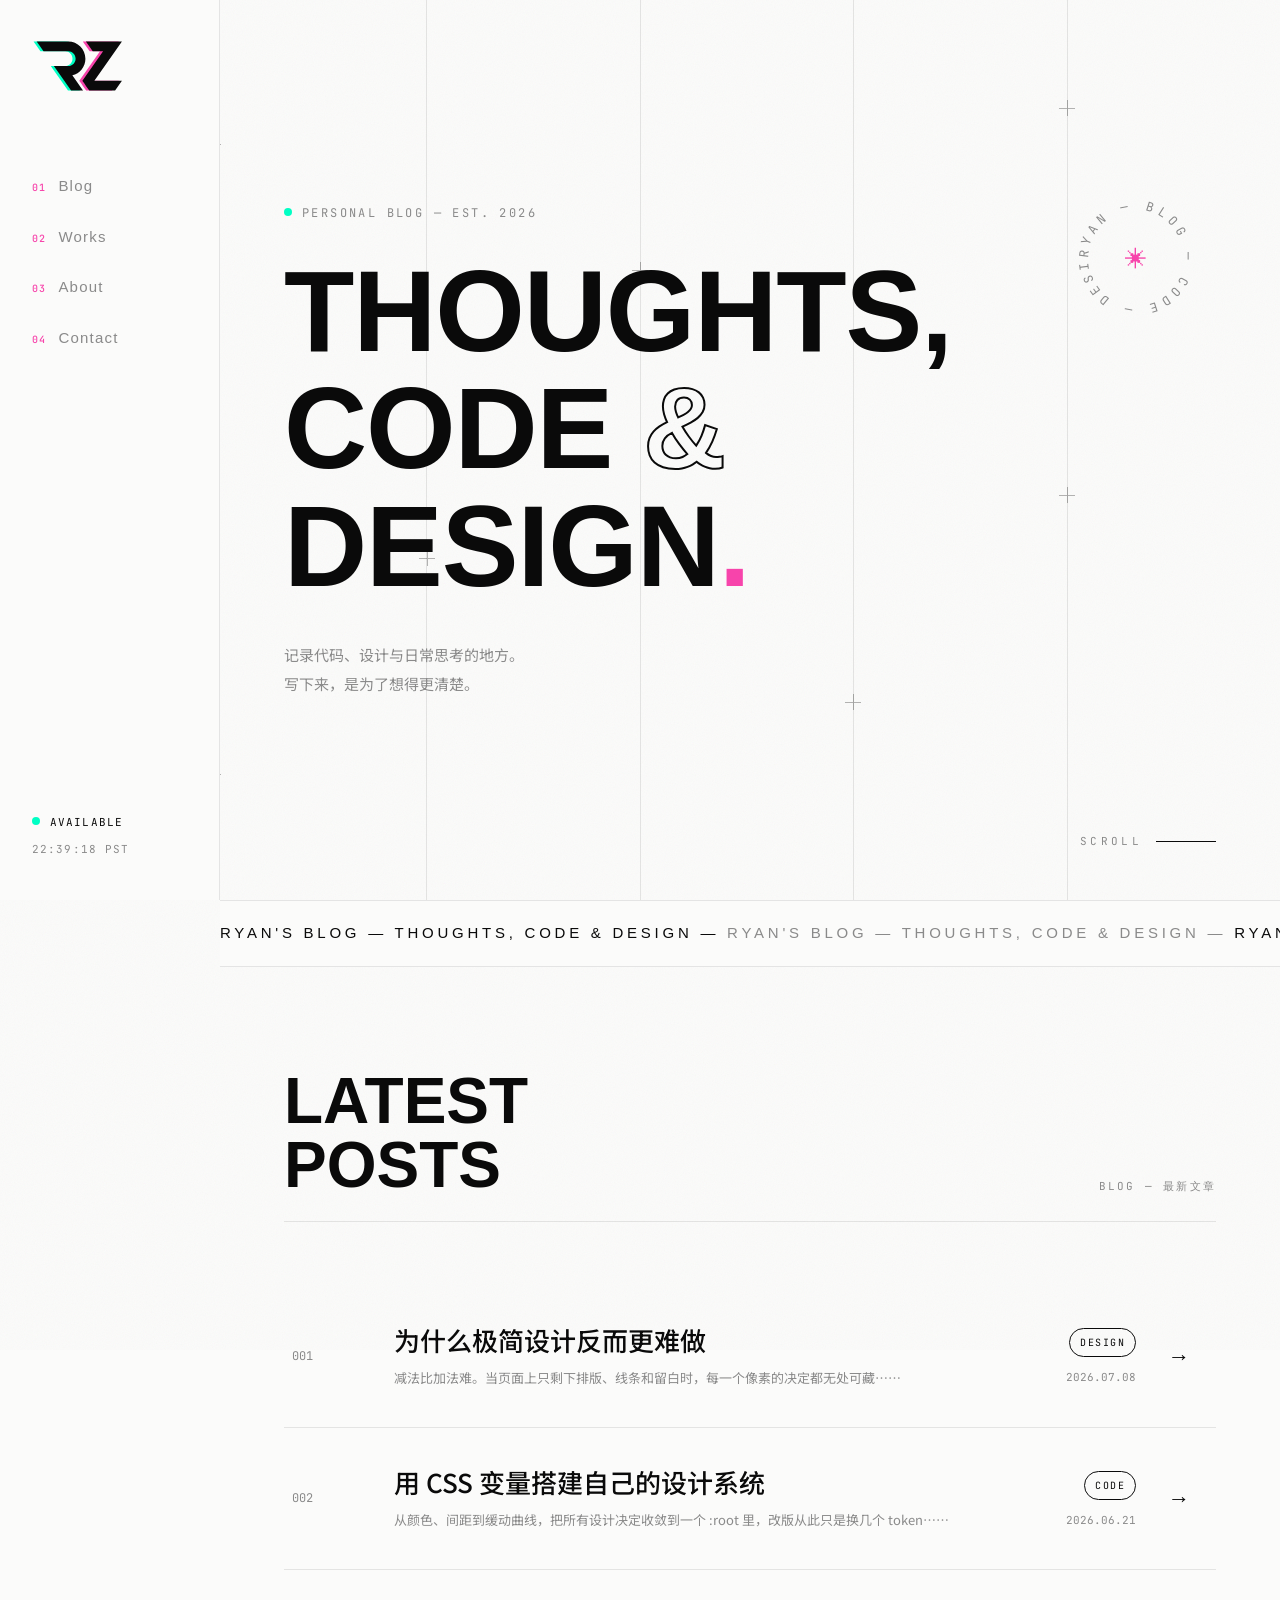
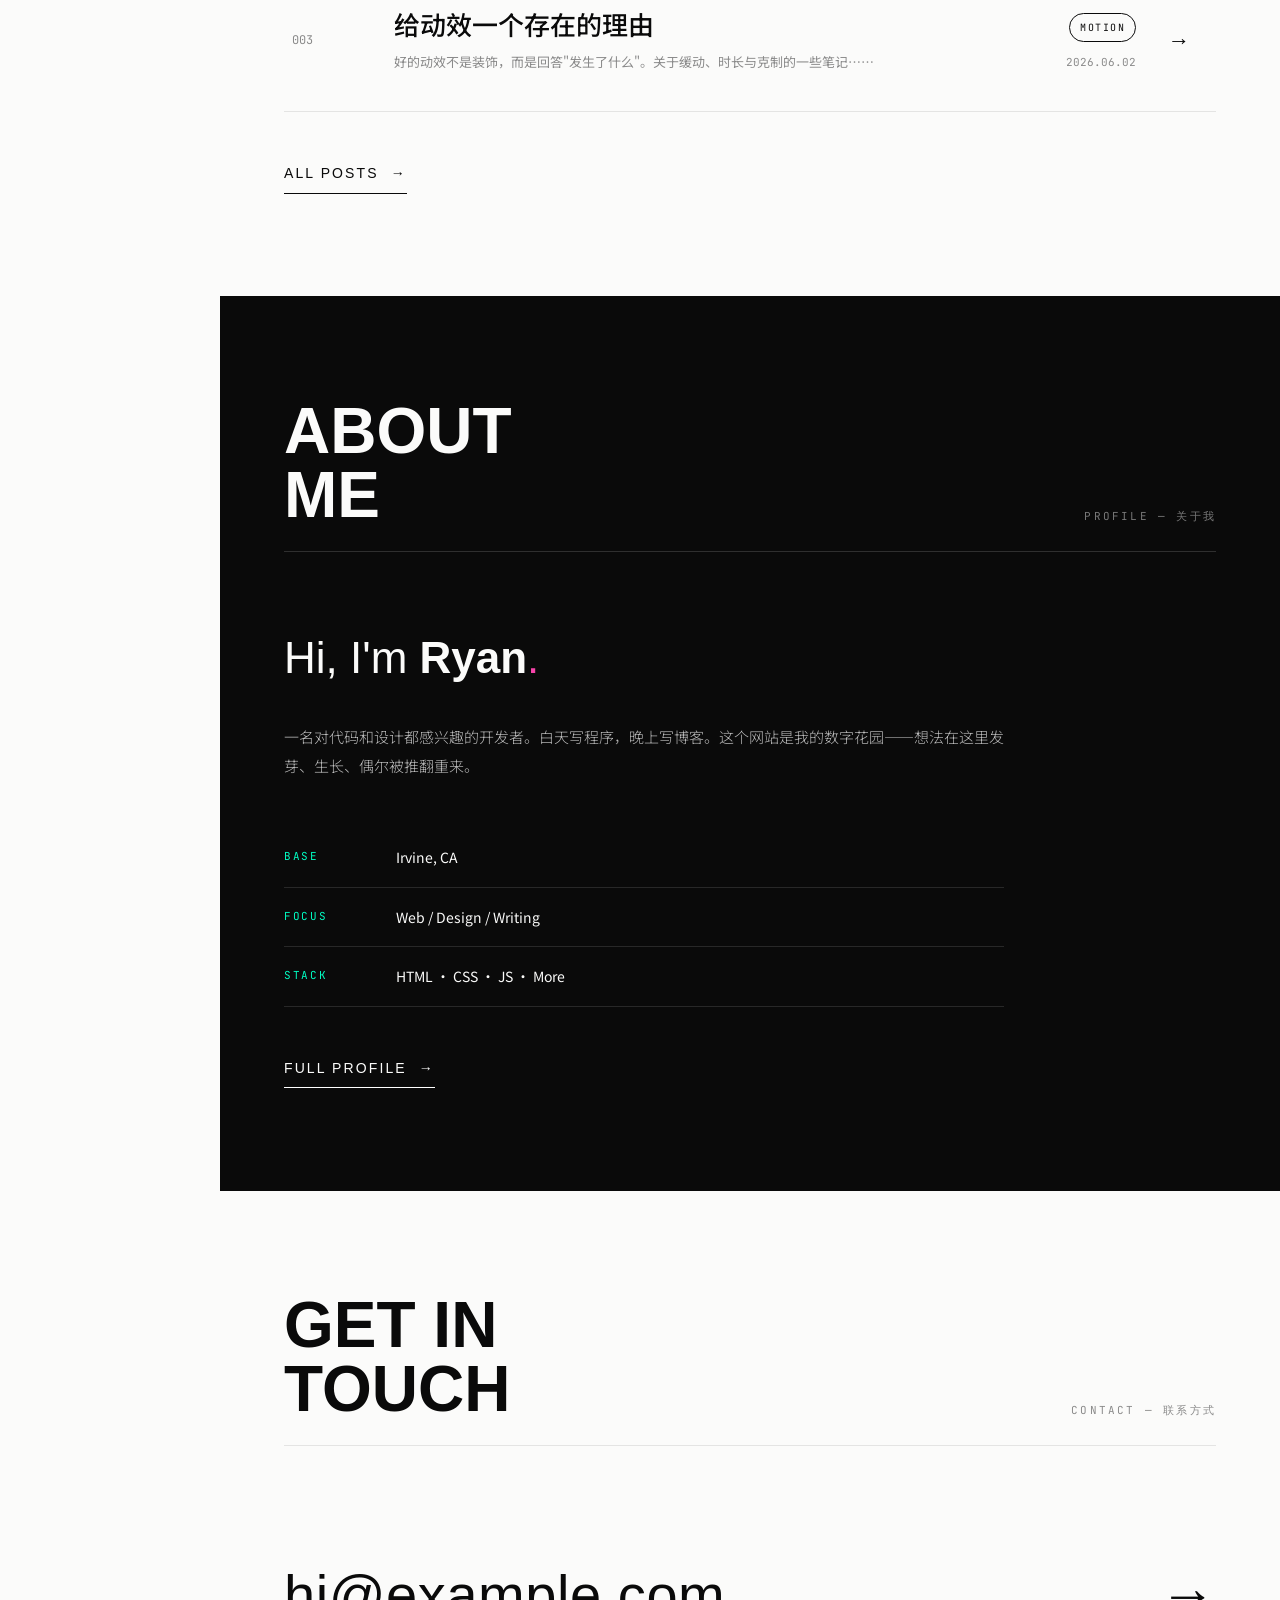
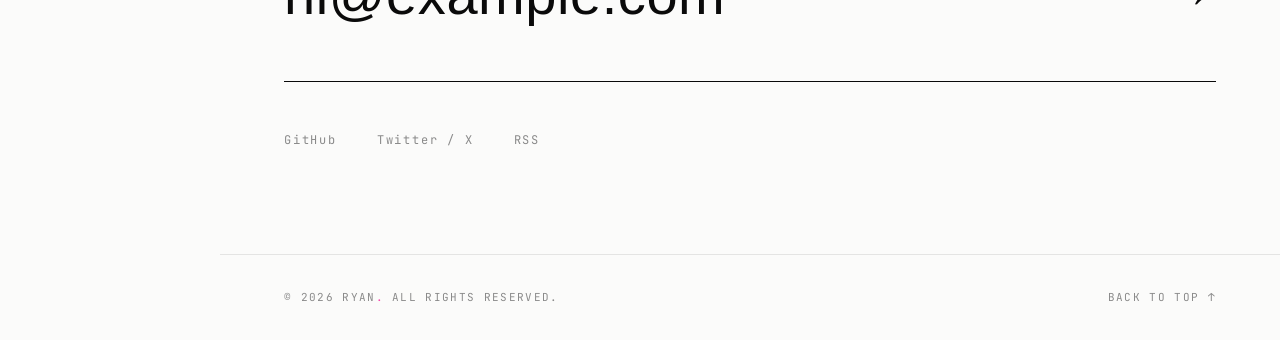
==== commit 5953bc6d: "Update RZ logo to site accent colors and refresh Works projects. Recolor logo/favicon to match #f744" ====
--- a/index.html
+++ b/index.html
@@ -43,6 +43,7 @@
       <a href="blog.html">Blog</a>
       <a href="works.html">Works</a>
       <a href="about.html">About</a>
+      <a href="contact.html">Contact</a>
     </nav>
   </header>
 
@@ -157,7 +158,7 @@
         <span class="contact-mail__arrow">→</span>
       </a>
       <ul class="sns reveal">
-        <li><a href="#">GitHub</a></li>
+        <li><a href="https://github.com/RyanZhang0412" target="_blank" rel="noopener">GitHub</a></li>
         <li><a href="#">Twitter / X</a></li>
         <li><a href="#">RSS</a></li>
       </ul>
--- a/css/style.css
+++ b/css/style.css
@@ -838,6 +838,37 @@
   overflow: hidden;
 }
 .profile__visual svg { width: 100%; height: 100%; }
+.profile__photo {
+  width: 100%; height: 100%;
+  object-fit: cover;
+  object-position: 62% 40%;
+}
+.profile__visual {
+  transition: transform .5s var(--ease-out), box-shadow .5s var(--ease-out);
+  will-change: transform;
+}
+.profile__visual:hover {
+  transform: scale(1.05);
+  box-shadow: 0 18px 40px -12px rgba(10, 10, 10, .22);
+  z-index: 2;
+}
+.profile__caption {
+  position: absolute; left: 0; right: 0; bottom: 0;
+  display: flex; justify-content: space-between; align-items: baseline;
+  gap: 12px;
+  padding: 9px 104px 9px 14px;
+  background: var(--bg);
+  border-top: 1px solid var(--line);
+  font-family: var(--font-mono);
+  font-size: 10px;
+  letter-spacing: .08em;
+  color: var(--gray);
+}
+.profile__caption .zh {
+  font-family: var(--font-zh);
+  letter-spacing: .2em;
+  color: var(--ink);
+}
 .profile__visual .badge-rotate {
   position: absolute;
   right: -18px; bottom: -18px;
@@ -877,19 +908,20 @@
 
 .quote-block {
   border: 1px solid var(--line);
-  padding: clamp(32px, 4vw, 56px);
+  padding: clamp(48px, 5vw, 64px) clamp(32px, 4vw, 56px) clamp(32px, 4vw, 56px);
   position: relative;
 }
 .quote-block::before {
   content: "“";
   position: absolute;
-  top: -10px; left: 24px;
-  font-family: var(--font-en);
-  font-size: 80px;
+  top: -0.35em; left: 24px;
+  font-family: var(--font-en);
+  font-size: clamp(40px, 6vw, 80px);
   line-height: 1;
   color: var(--accent);
   background: var(--bg);
   padding: 0 8px;
+  pointer-events: none;
 }
 .quote-block p {
   font-size: clamp(17px, 2vw, 22px);
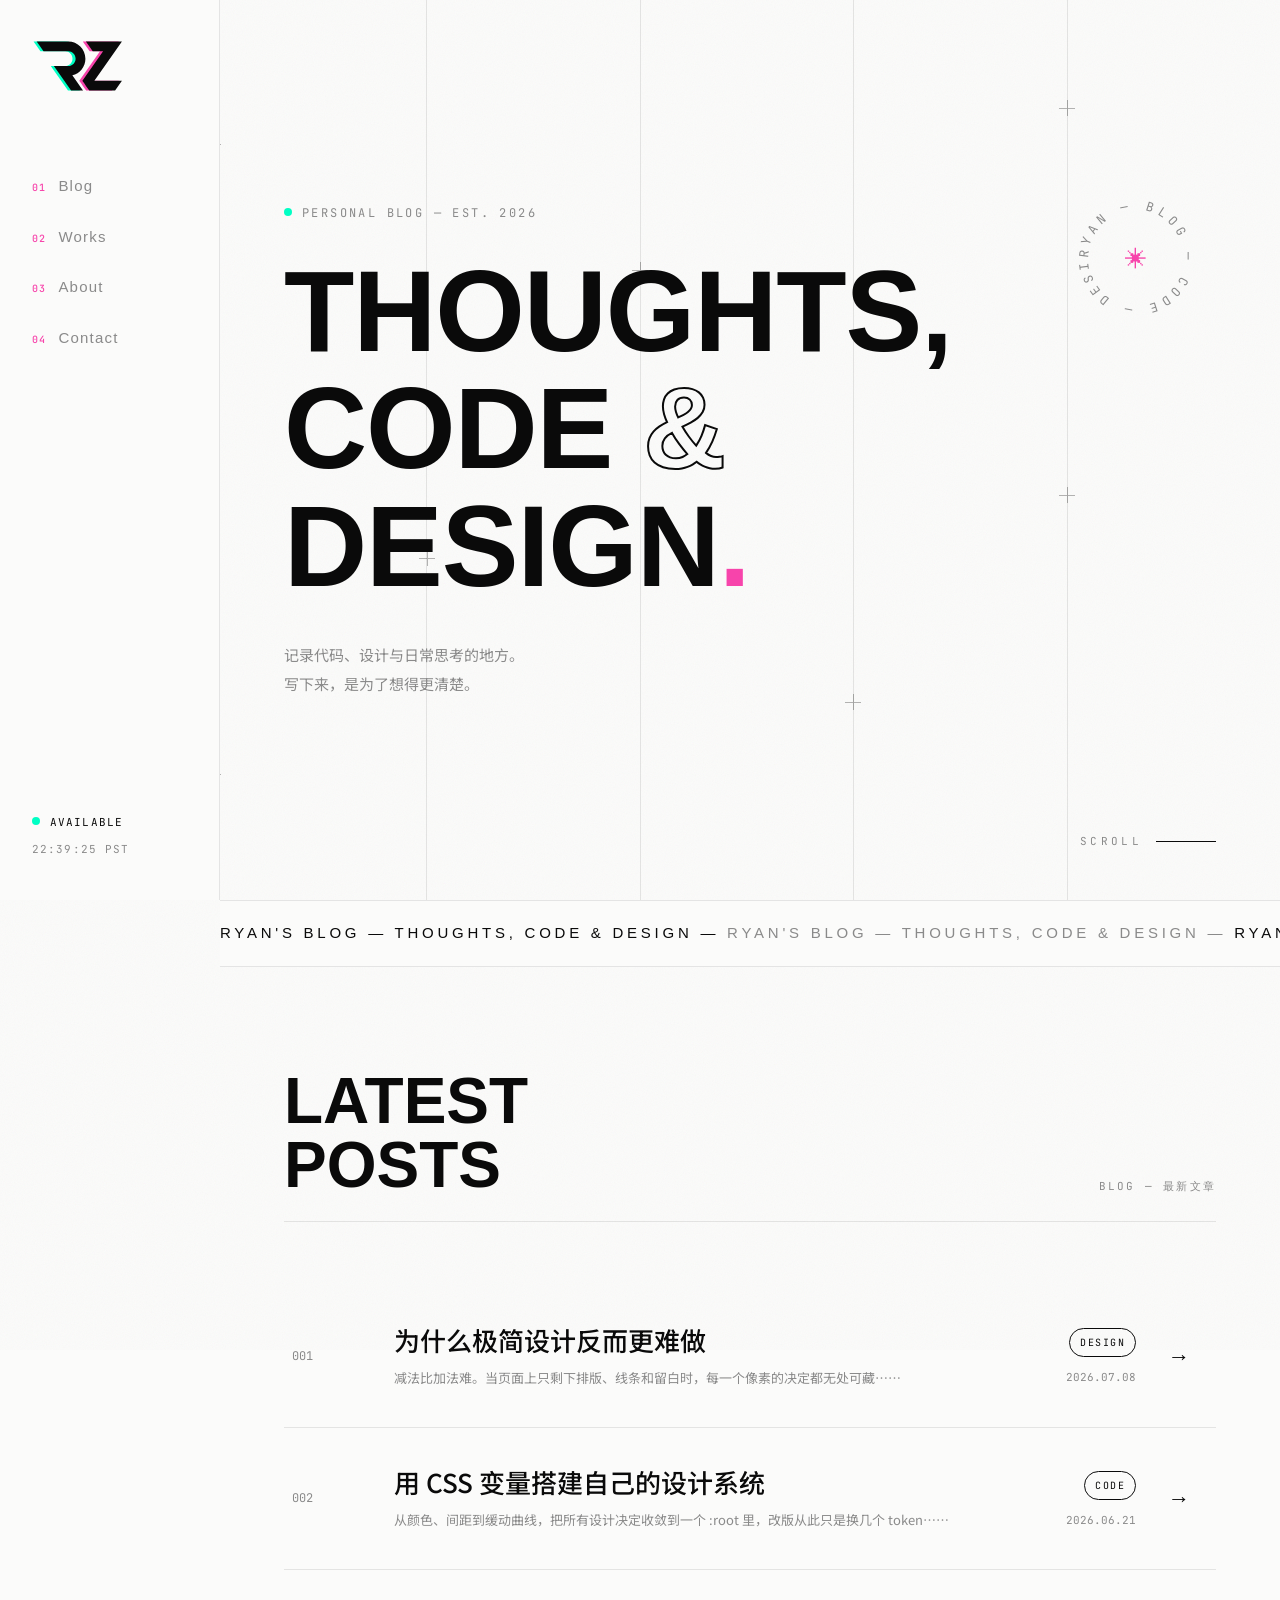
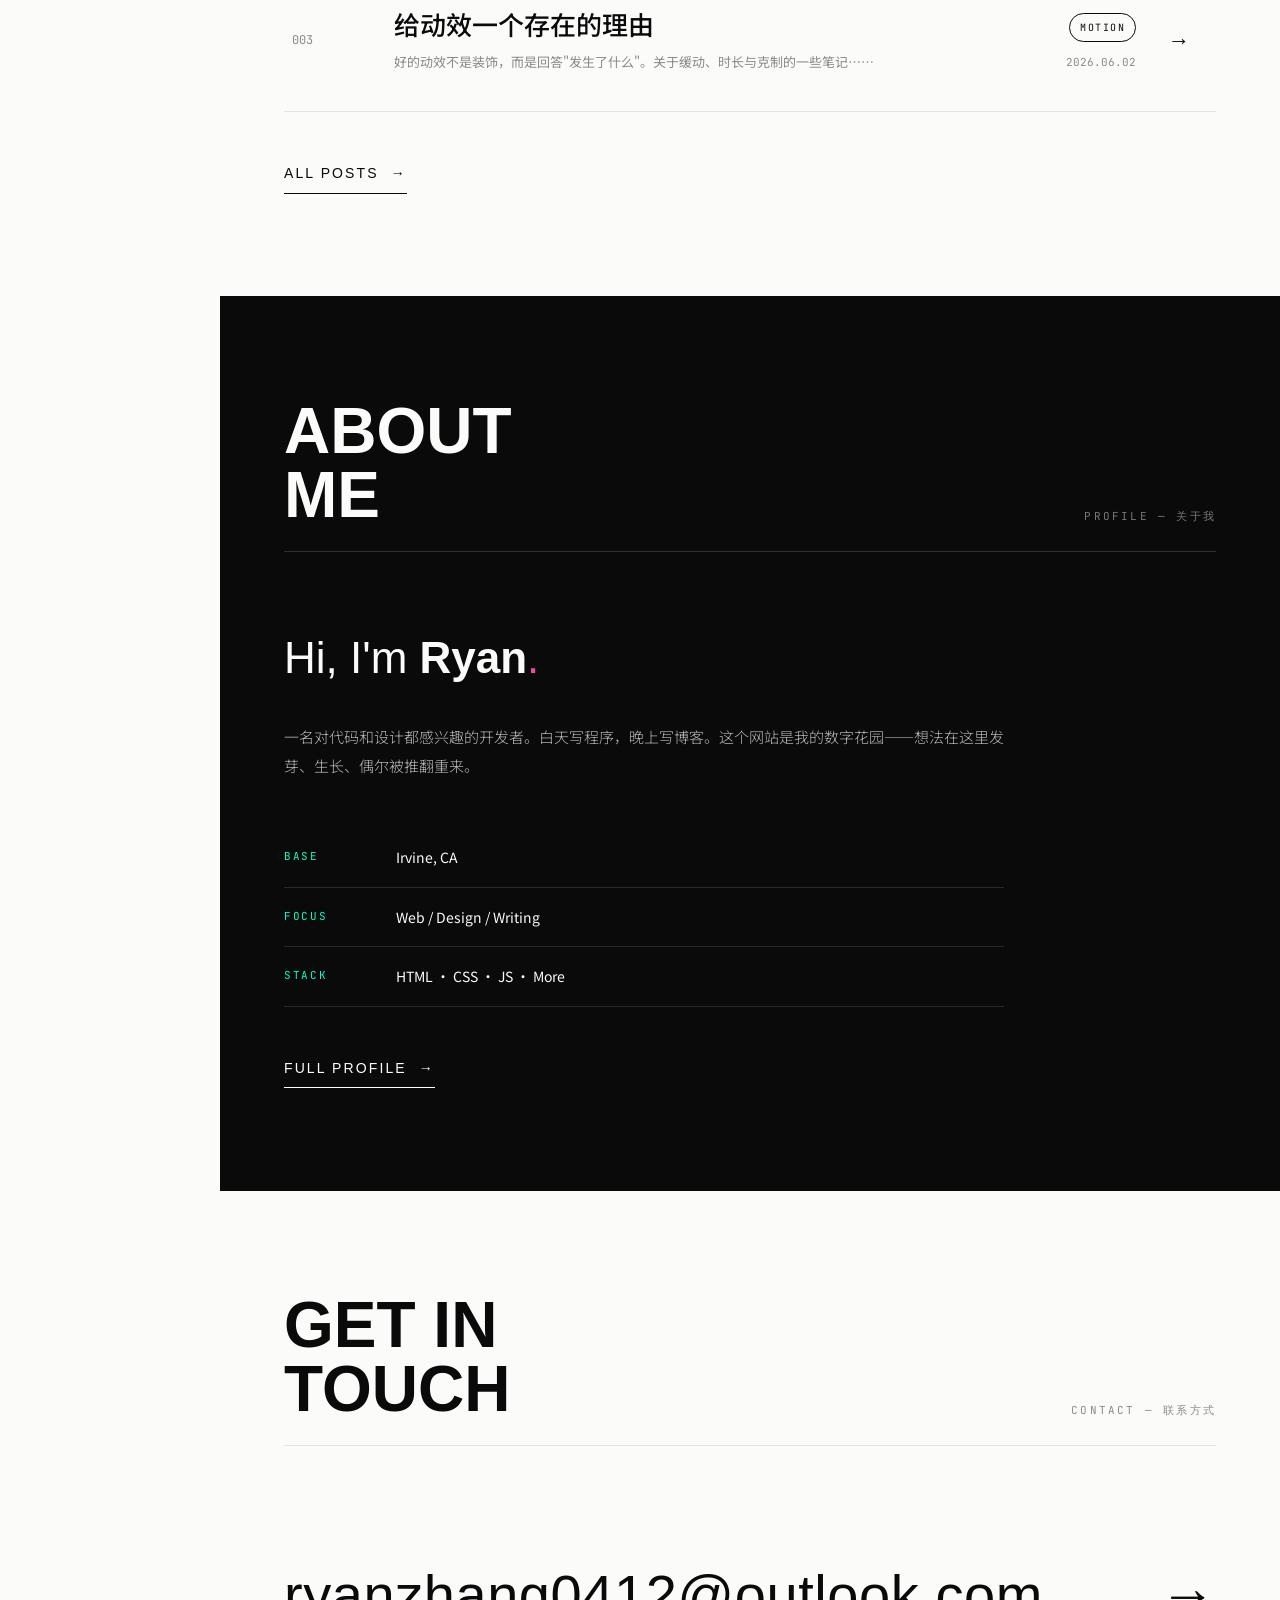
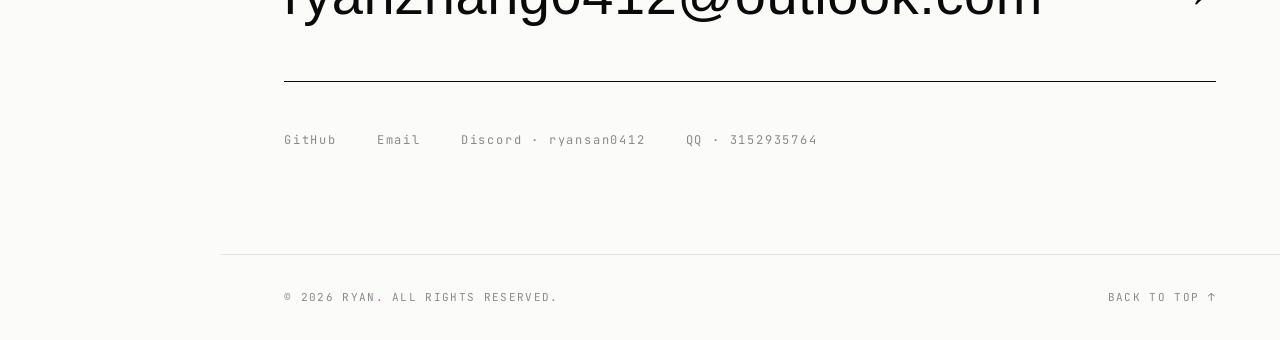
==== commit 311efa9a: "Add real email, Discord, and QQ contact details. Replace placeholder contact links with ryanzhang041" ====
--- a/index.html
+++ b/index.html
@@ -153,14 +153,15 @@
         <h2 class="section__title">Get In<br>Touch</h2>
         <span class="section__label">CONTACT — 联系方式</span>
       </header>
-      <a class="contact-mail reveal" href="mailto:hi@example.com">
-        <span class="contact-mail__text">hi@example.com</span>
+      <a class="contact-mail reveal" href="mailto:ryanzhang0412@outlook.com">
+        <span class="contact-mail__text">ryanzhang0412@outlook.com</span>
         <span class="contact-mail__arrow">→</span>
       </a>
       <ul class="sns reveal">
         <li><a href="https://github.com/RyanZhang0412" target="_blank" rel="noopener">GitHub</a></li>
-        <li><a href="#">Twitter / X</a></li>
-        <li><a href="#">RSS</a></li>
+        <li><a href="mailto:ryanzhang0412@outlook.com">Email</a></li>
+        <li><span>Discord · ryansan0412</span></li>
+        <li><span>QQ · 3152935764</span></li>
       </ul>
     </section>
 
--- a/css/style.css
+++ b/css/style.css
@@ -400,7 +400,8 @@
   display: flex; gap: 40px;
   margin-top: 40px;
 }
-.sns a {
+.sns a,
+.sns span {
   font-family: var(--font-mono);
   font-size: 12px;
   letter-spacing: .15em;
